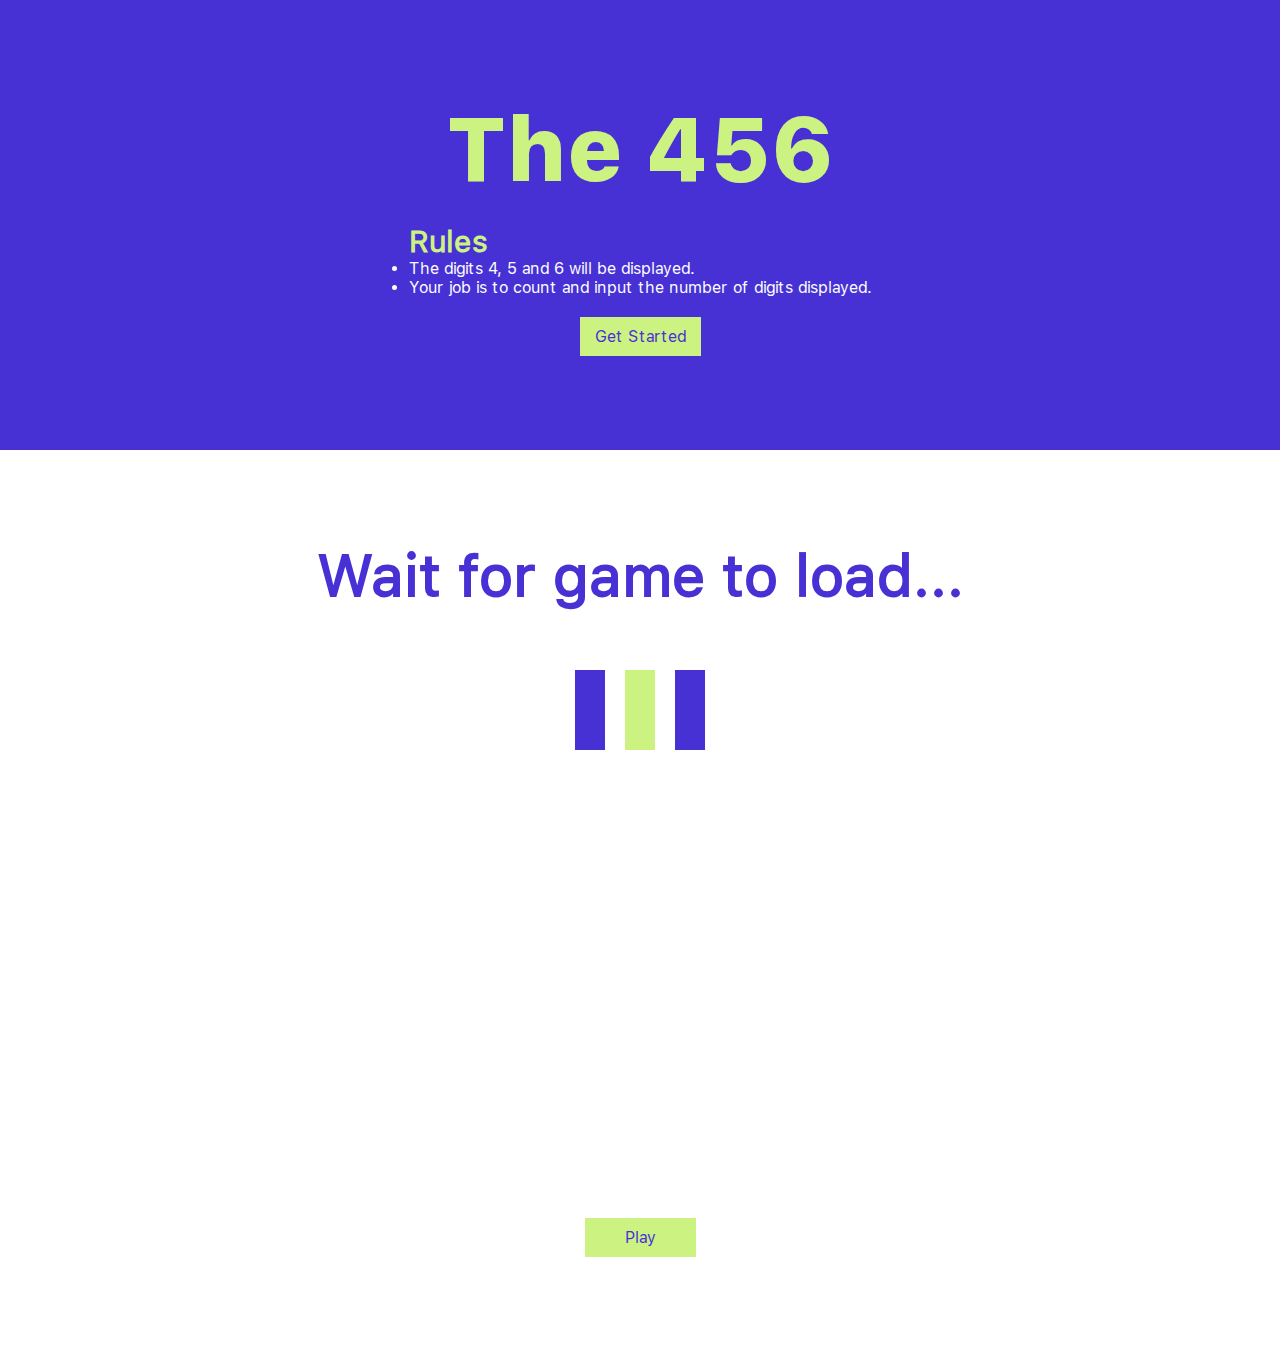
==== 456/456.html @ 4f84aa40 "Working" ====
<!DOCTYPE html>
<html lang="en">

<head>
    <meta charset="UTF-8">
    <meta http-equiv="X-UA-Compatible" content="IE=edge">
    <meta name="viewport" content="width=device-width, initial-scale=1.0">
    <link rel="stylesheet" href="https://cdnjs.cloudflare.com/ajax/libs/font-awesome/6.0.0-beta3/css/all.min.css"
        integrity="sha512-Fo3rlrZj/k7ujTnHg4CGR2D7kSs0v4LLanw2qksYuRlEzO+tcaEPQogQ0KaoGN26/zrn20ImR1DfuLWnOo7aBA=="
        crossorigin="anonymous" referrerpolicy="no-referrer" />
    <link href="https://fonts.googleapis.com/css2?family=Nunito:wght@300&display=swap" rel="stylesheet">
    <link rel="stylesheet" href="../styles/456.css">
    <title>The 456</title>
</head>
<body>
<div class="hero">
    <h1>The 456</h1>
    <div class="rules">
        <ul>
            <h2>Rules</h2>
            <li>The digits 4, 5 and 6 will be  displayed. </li>
            <li>Your job is to count and input the number of digits displayed.</li>
        </ul>
    </div>

<a href="">Get Started</a>
</div>


<div class="load">
   <h3> Wait for game to load...</h3>
    <img src="./img/load.svg" alt="load-animation">
</div>

<div class="play">
<div class="space"></div>
<a href="">Play</a>

</div>
</body>

</html>
---- styles/456.css ----
* {
  margin: 0;
  padding: 0;
  box-sizing: border-box;
}

@font-face {
  font-family: sf-ui-bold;
  src: url("./Fonts/sf-ui-text-bold.woff");
}
@font-face {
  font-family: sf-ui-regular;
  src: url("./Fonts/sf-ui-text-regular.woff");
}
@font-face {
  font-family: sf-ui-light;
  src: url("./Fonts/sf-ui-text-light.woff");
}
@font-face {
  font-family: sf-ui-heavy;
  src: url("./Fonts/sf-ui-text-heavy.woff");
}
.hero {
  font-family: sf-ui-regular;
  background-color: #4831d4;
  color: #fcfeff;
  height: 50vh;
  display: flex;
  flex-direction: column;
  align-items: center;
  justify-content: center;
}
.hero h1 {
  font-family: sf-ui-heavy;
  font-size: 90px;
  color: #ccf381;
}
.hero h2 {
  color: #ccf381;
  font-size: 30px;
}
.hero a {
  text-decoration: none;
  display: block;
  color: #4831d4;
  background-color: #ccf381;
  padding: 10px 15px;
  transition: 1s;
}
.hero a:hover {
  background-color: #fcfeff;
  border-radius: 10px;
}
.hero ul {
  margin: 20px auto;
}

.load {
  height: 50vh;
  color: #4831d4;
  font-family: sf-ui-regular;
  font-size: 50px;
  text-align: center;
  display: flex;
  flex-direction: column;
  align-items: center;
  justify-content: center;
}

.play {
  font-family: sf-ui-regular;
  height: 50vh;
  width: 65%;
  margin: auto;
  text-align: center;
  display: flex;
  flex-direction: column;
  align-items: center;
  justify-content: center;
}
.play .space {
  height: 25vh;
  background-color: #4831d4;
}
.play a {
  text-decoration: none;
  color: #4831d4;
  background-color: #ccf381;
  padding: 10px 40px;
}
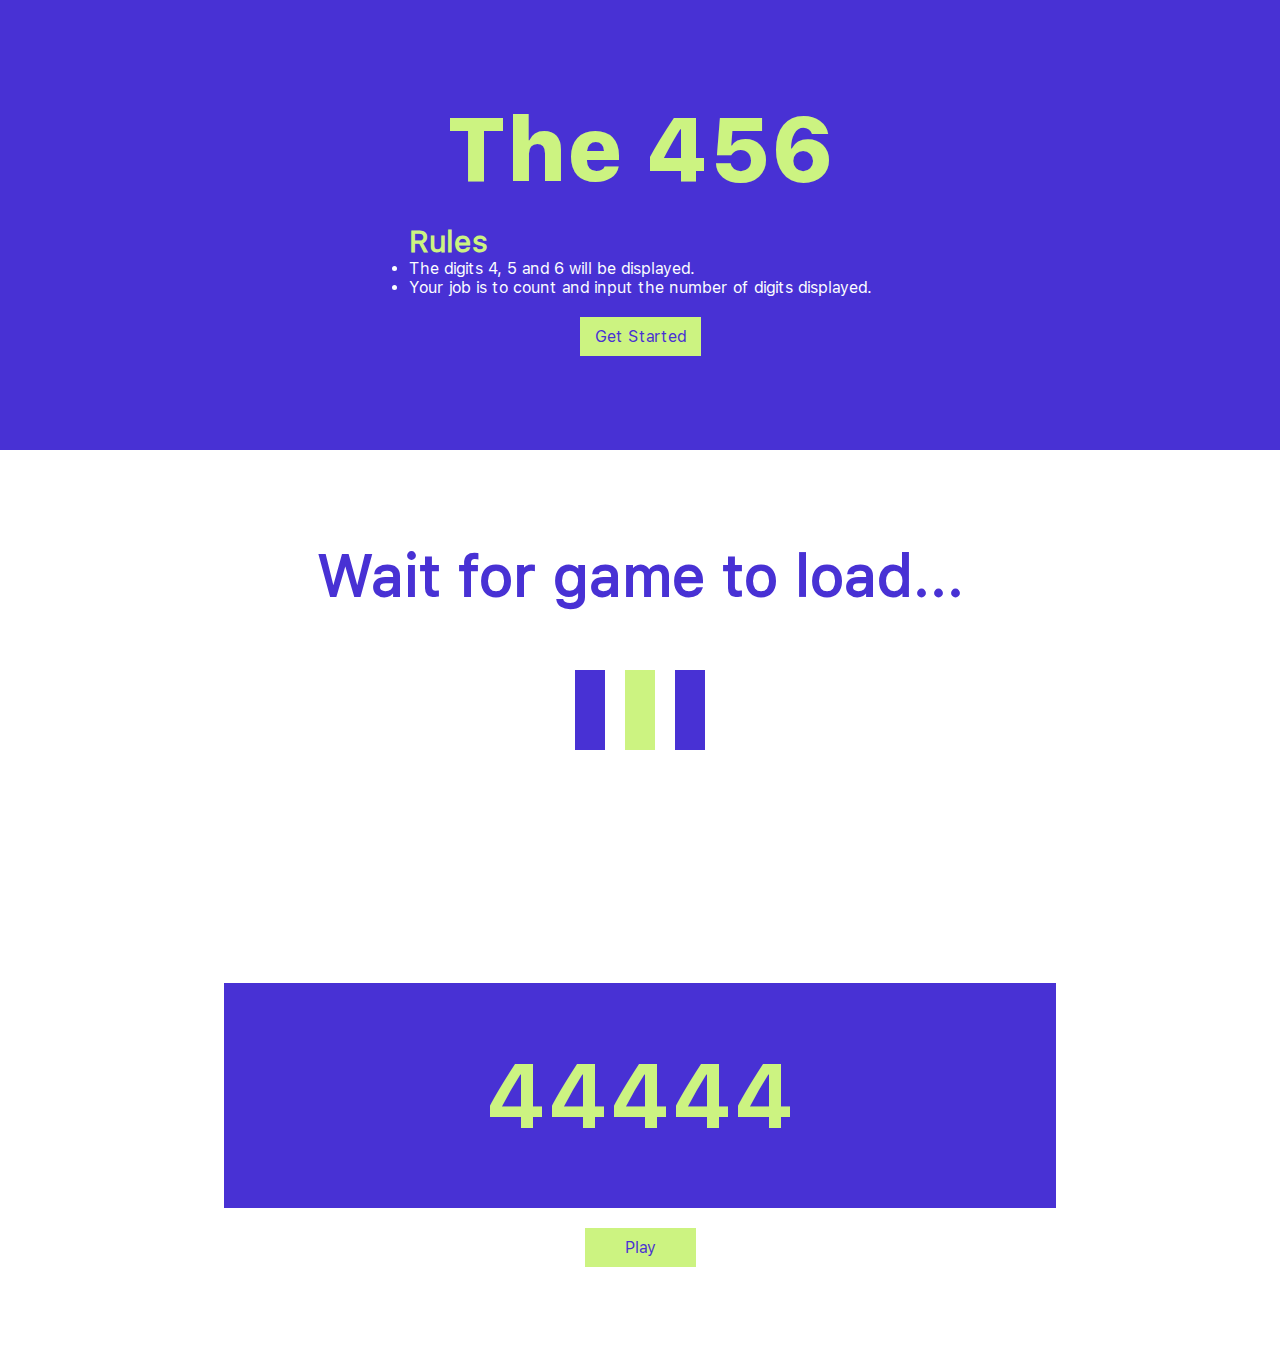
==== commit 46163bf2: "UI done, functionality now" ====
--- a/456/456.html
+++ b/456/456.html
@@ -33,10 +33,15 @@
 </div>
 
 <div class="play">
-<div class="space"></div>
+<div class="space">
+    <!-- <h1>Get Ready</h1> -->
+    <!-- <h3>Click play to start</h3> -->
+    <h1 id="num">44444</h1>
+</div>
 <a href="">Play</a>
 
 </div>
 </body>
 
+<script src="456.js"></script>
 </html>--- a/styles/456.css
+++ b/styles/456.css
@@ -48,8 +48,7 @@
   transition: 1s;
 }
 .hero a:hover {
-  background-color: #fcfeff;
-  border-radius: 10px;
+  background-color: rgba(204, 243, 129, 0.8);
 }
 .hero ul {
   margin: 20px auto;
@@ -80,11 +79,29 @@
 }
 .play .space {
   height: 25vh;
+  width: 100%;
+  margin-bottom: 20px;
   background-color: #4831d4;
+  display: flex;
+  align-items: center;
+  justify-content: center;
+}
+.play .space h1 {
+  font-family: sf-ui-bold;
+  color: #ccf381;
+  font-size: 90px;
+}
+.play .space h3 {
+  color: #ccf381;
+  font-size: 50px;
 }
 .play a {
   text-decoration: none;
   color: #4831d4;
   background-color: #ccf381;
   padding: 10px 40px;
+  transition: 1s;
+}
+.play a:hover {
+  background-color: rgba(204, 243, 129, 0.8);
 }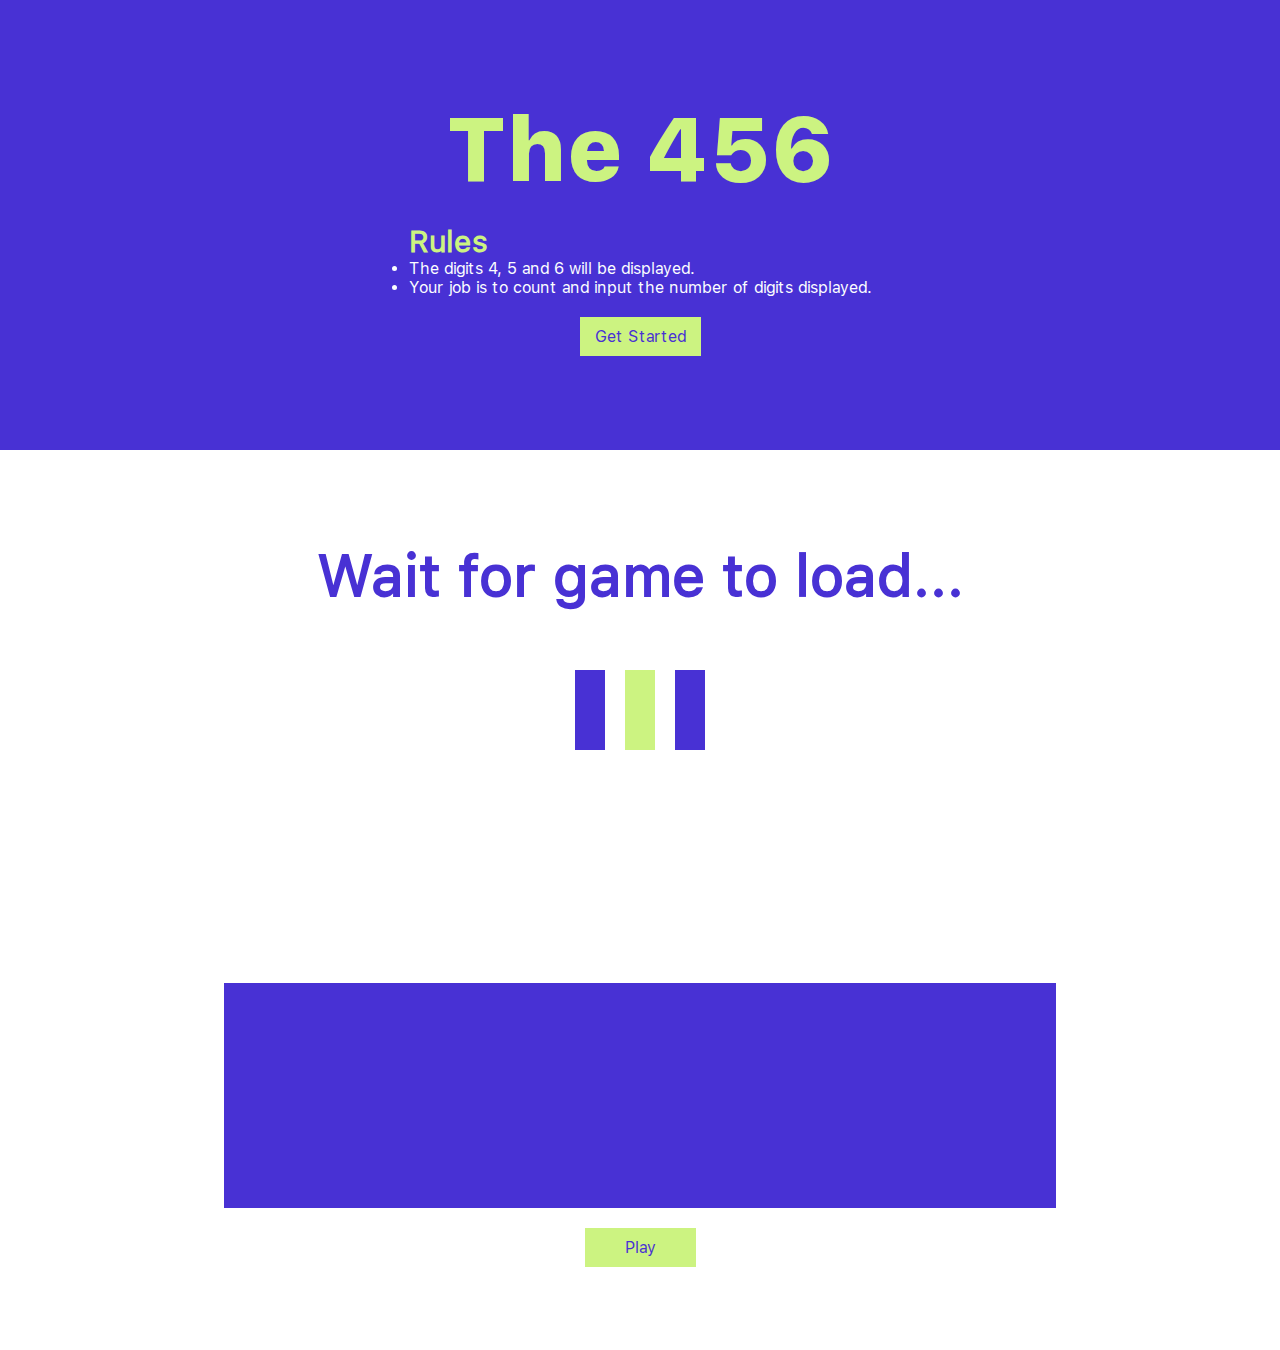
==== commit 5b5679cd: "coming together well" ====
--- a/456/456.html
+++ b/456/456.html
@@ -8,7 +8,13 @@
     <link rel="stylesheet" href="https://cdnjs.cloudflare.com/ajax/libs/font-awesome/6.0.0-beta3/css/all.min.css"
         integrity="sha512-Fo3rlrZj/k7ujTnHg4CGR2D7kSs0v4LLanw2qksYuRlEzO+tcaEPQogQ0KaoGN26/zrn20ImR1DfuLWnOo7aBA=="
         crossorigin="anonymous" referrerpolicy="no-referrer" />
-    <link href="https://fonts.googleapis.com/css2?family=Nunito:wght@300&display=swap" rel="stylesheet">
+    
+        <link rel="apple-touch-icon" sizes="180x180" href="./456-favicons/apple-touch-icon.png">
+<link rel="icon" type="image/png" sizes="32x32" href="./456-favicons/favicon-32x32.png">
+<link rel="icon" type="image/png" sizes="16x16" href="./456-favicons/favicon-16x16.png">
+<link rel="manifest" href="./456-favicons/site.webmanifest">
+    
+        <link href="https://fonts.googleapis.com/css2?family=Nunito:wght@300&display=swap" rel="stylesheet">
     <link rel="stylesheet" href="../styles/456.css">
     <title>The 456</title>
 </head>
@@ -23,10 +29,10 @@
         </ul>
     </div>
 
-<a href="">Get Started</a>
+<a href="" id="start">Get Started</a>
 </div>
 
-
+<div id="placeholder"></div>
 <div class="load">
    <h3> Wait for game to load...</h3>
     <img src="./img/load.svg" alt="load-animation">
@@ -36,7 +42,7 @@
 <div class="space">
     <!-- <h1>Get Ready</h1> -->
     <!-- <h3>Click play to start</h3> -->
-    <h1 id="num">44444</h1>
+    <!-- <h1 id="num">44444</h1> -->
 </div>
 <a href="">Play</a>
 
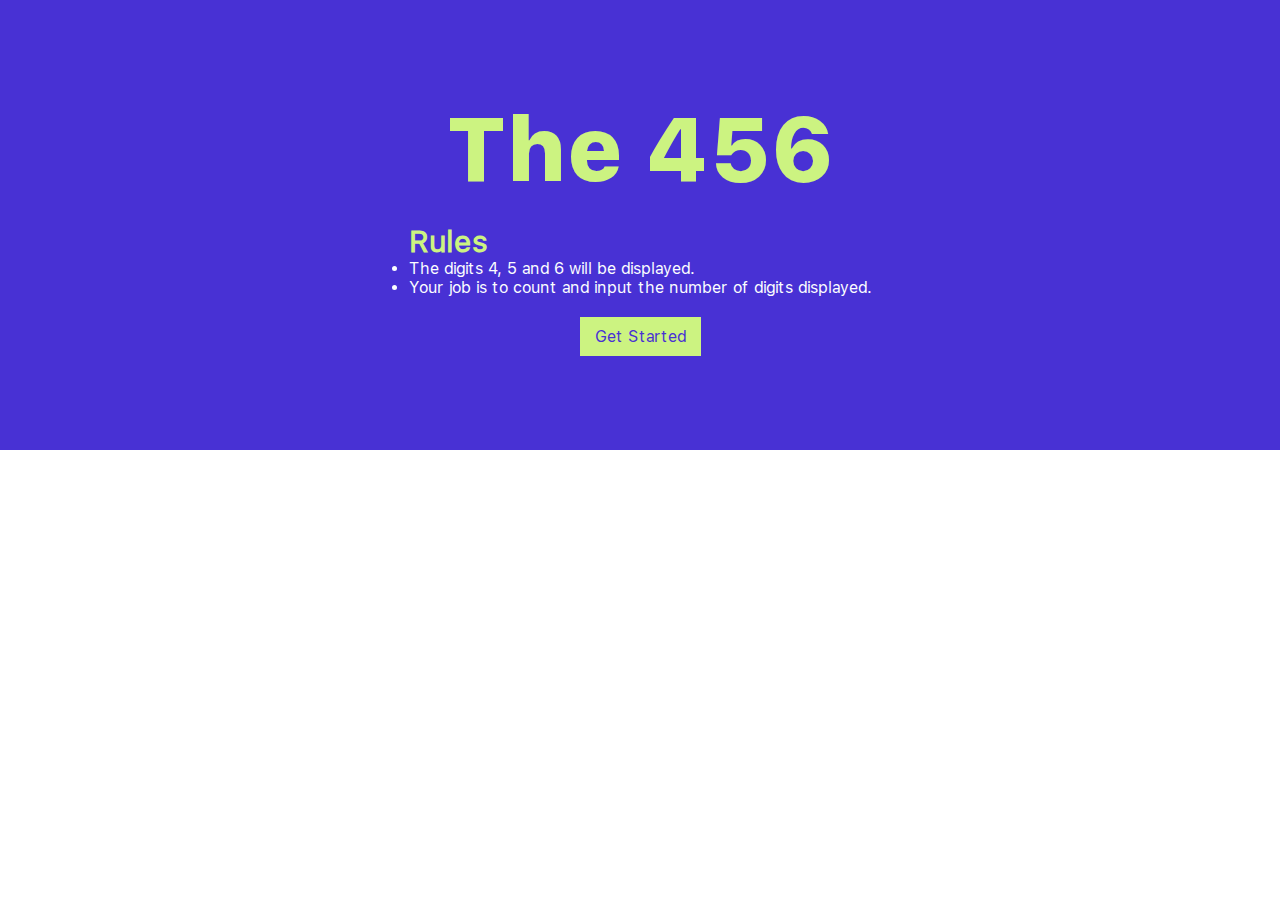
==== commit 774fa094: "working small" ====
--- a/456/456.html
+++ b/456/456.html
@@ -33,20 +33,7 @@
 </div>
 
 <div id="placeholder"></div>
-<div class="load">
-   <h3> Wait for game to load...</h3>
-    <img src="./img/load.svg" alt="load-animation">
-</div>
 
-<div class="play">
-<div class="space">
-    <!-- <h1>Get Ready</h1> -->
-    <!-- <h3>Click play to start</h3> -->
-    <!-- <h1 id="num">44444</h1> -->
-</div>
-<a href="">Play</a>
-
-</div>
 </body>
 
 <script src="456.js"></script>
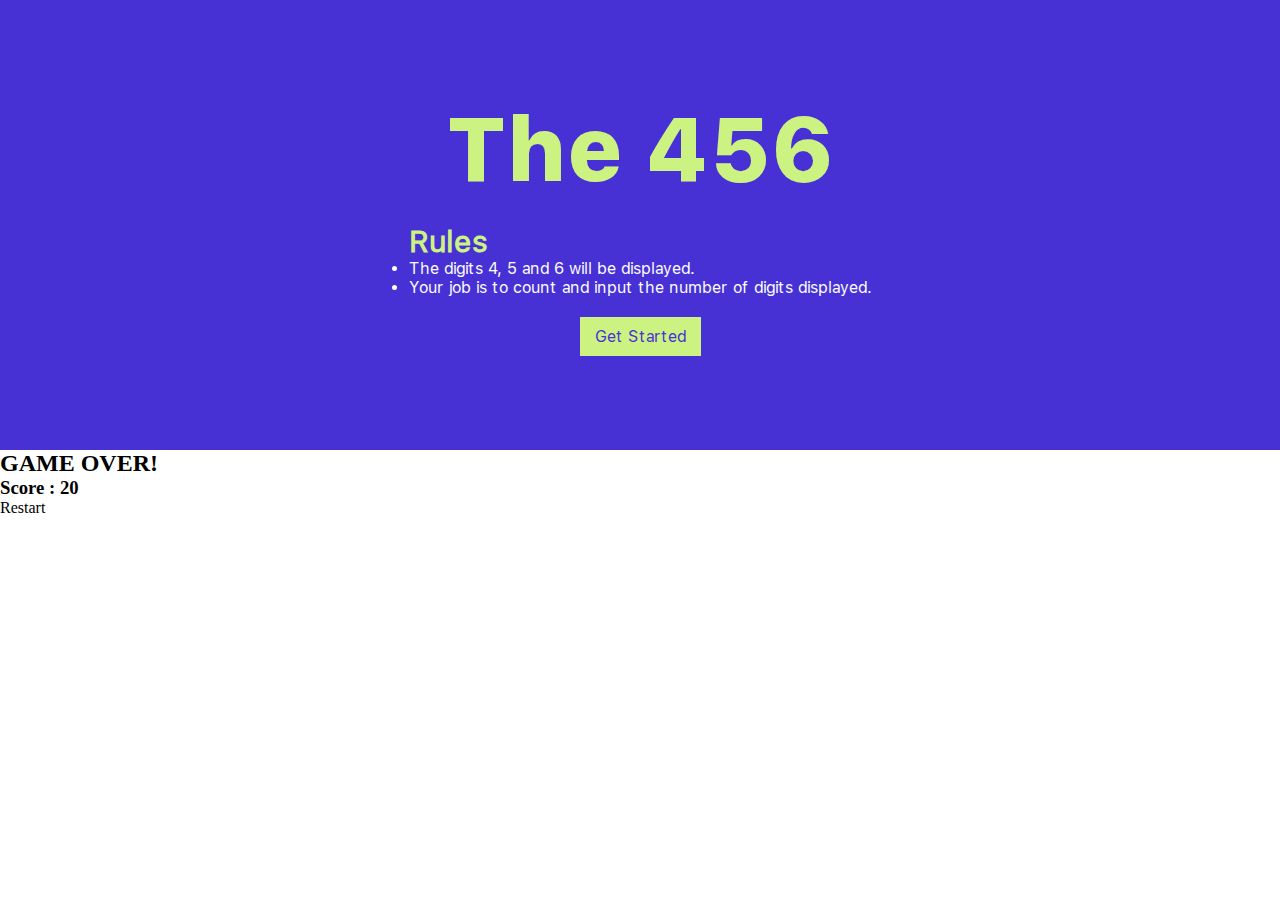
==== commit 0e62ff9c: "started working on game over modal" ====
--- a/456/456.html
+++ b/456/456.html
@@ -34,6 +34,12 @@
 
 <div id="placeholder"></div>
 
+<div class="modal">
+    <h2>GAME OVER!</h2>
+    <h3>Score : 20</h3>
+    <a>Restart</a>
+</div>
+
 </body>
 
 <script src="456.js"></script>
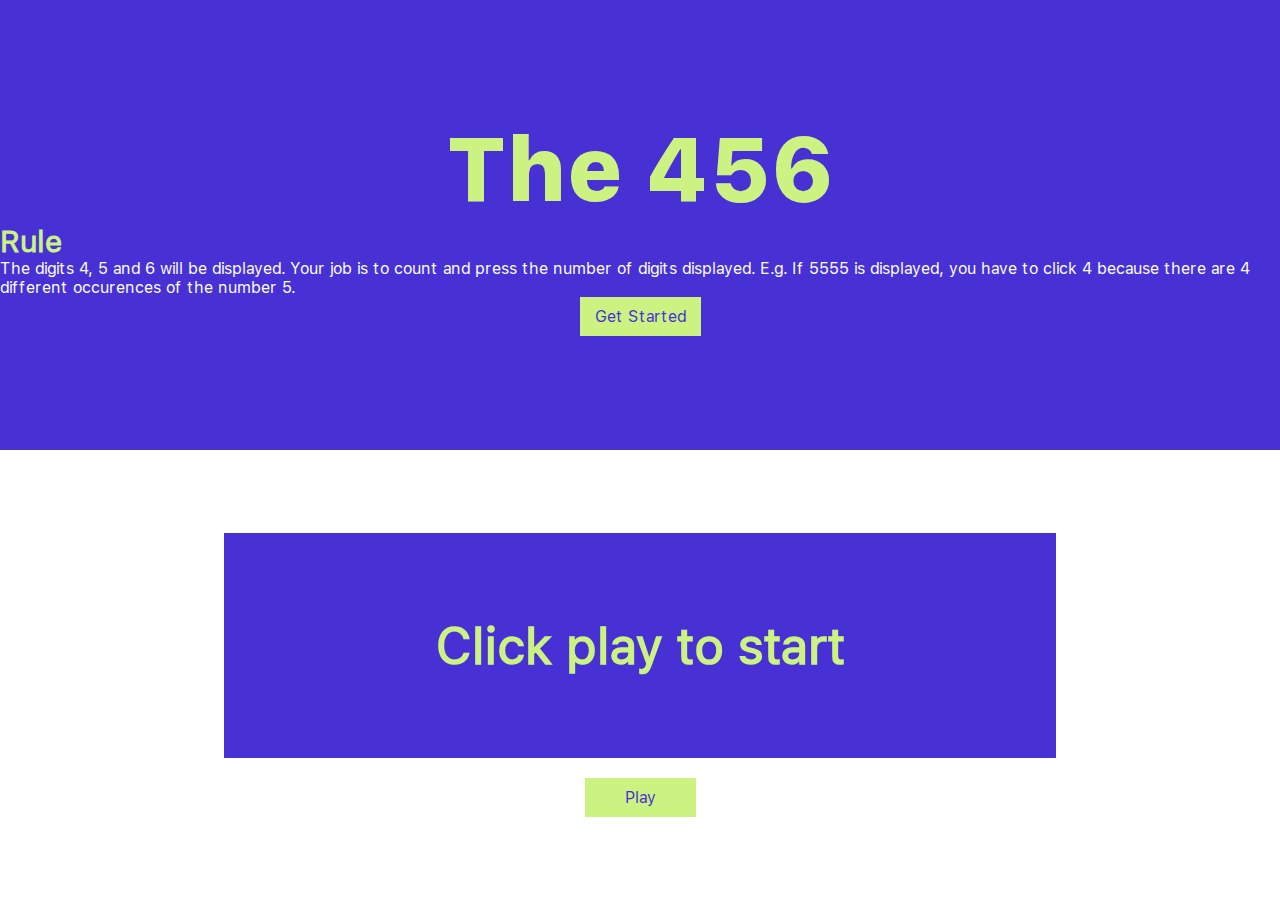
==== commit 721aafc6: "underway" ====
--- a/456/456.html
+++ b/456/456.html
@@ -22,23 +22,27 @@
 <div class="hero">
     <h1>The 456</h1>
     <div class="rules">
-        <ul>
-            <h2>Rules</h2>
-            <li>The digits 4, 5 and 6 will be  displayed. </li>
-            <li>Your job is to count and input the number of digits displayed.</li>
-        </ul>
+        
+            <h2>Rule</h2>
+            <p> The digits 4, 5 and 6 will be  displayed. 
+           Your job is to count and press the number of digits displayed. E.g. If 5555 is displayed, you have to click 4 because there are 4 different occurences of the number 5. </p>
+      
     </div>
 
 <a href="" id="start">Get Started</a>
 </div>
 
-<div id="placeholder"></div>
+<div id="placeholder">
+    <div class="play">
+        <div class="space" id="space">
+        <h3>Click play to start</h3>
+          </div>
+        <a href="" id="play">Play</a>
+        </div>
 
-<div class="modal">
-    <h2>GAME OVER!</h2>
-    <h3>Score : 20</h3>
-    <a>Restart</a>
 </div>
+
+
 
 </body>
 
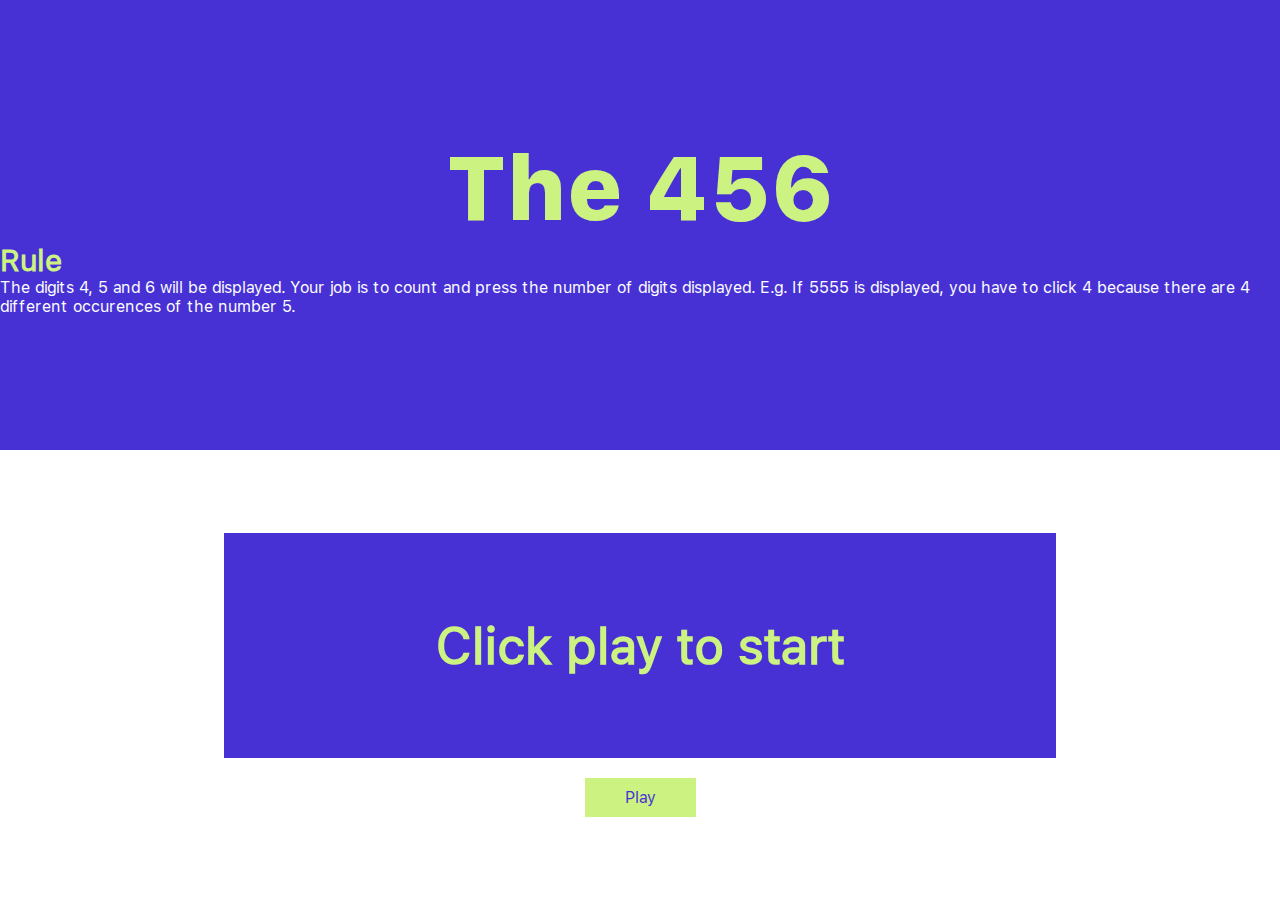
==== commit dfc106a6: "Changes for 456 done ✔" ====
--- a/456/456.html
+++ b/456/456.html
@@ -1,50 +1,65 @@
 <!DOCTYPE html>
 <html lang="en">
+  <head>
+    <meta charset="UTF-8" />
+    <meta http-equiv="X-UA-Compatible" content="IE=edge" />
+    <meta name="viewport" content="width=device-width, initial-scale=1.0" />
+    <link
+      rel="stylesheet"
+      href="https://cdnjs.cloudflare.com/ajax/libs/font-awesome/6.0.0-beta3/css/all.min.css"
+      integrity="sha512-Fo3rlrZj/k7ujTnHg4CGR2D7kSs0v4LLanw2qksYuRlEzO+tcaEPQogQ0KaoGN26/zrn20ImR1DfuLWnOo7aBA=="
+      crossorigin="anonymous"
+      referrerpolicy="no-referrer"
+    />
 
-<head>
-    <meta charset="UTF-8">
-    <meta http-equiv="X-UA-Compatible" content="IE=edge">
-    <meta name="viewport" content="width=device-width, initial-scale=1.0">
-    <link rel="stylesheet" href="https://cdnjs.cloudflare.com/ajax/libs/font-awesome/6.0.0-beta3/css/all.min.css"
-        integrity="sha512-Fo3rlrZj/k7ujTnHg4CGR2D7kSs0v4LLanw2qksYuRlEzO+tcaEPQogQ0KaoGN26/zrn20ImR1DfuLWnOo7aBA=="
-        crossorigin="anonymous" referrerpolicy="no-referrer" />
-    
-        <link rel="apple-touch-icon" sizes="180x180" href="./456-favicons/apple-touch-icon.png">
-<link rel="icon" type="image/png" sizes="32x32" href="./456-favicons/favicon-32x32.png">
-<link rel="icon" type="image/png" sizes="16x16" href="./456-favicons/favicon-16x16.png">
-<link rel="manifest" href="./456-favicons/site.webmanifest">
-    
-        <link href="https://fonts.googleapis.com/css2?family=Nunito:wght@300&display=swap" rel="stylesheet">
-    <link rel="stylesheet" href="../styles/456.css">
+    <link
+      rel="apple-touch-icon"
+      sizes="180x180"
+      href="./456-favicons/apple-touch-icon.png"
+    />
+    <link
+      rel="icon"
+      type="image/png"
+      sizes="32x32"
+      href="./456-favicons/favicon-32x32.png"
+    />
+    <link
+      rel="icon"
+      type="image/png"
+      sizes="16x16"
+      href="./456-favicons/favicon-16x16.png"
+    />
+    <link rel="manifest" href="./456-favicons/site.webmanifest" />
+
+    <link
+      href="https://fonts.googleapis.com/css2?family=Nunito:wght@300&display=swap"
+      rel="stylesheet"
+    />
+    <link rel="stylesheet" href="../styles/456.css" />
     <title>The 456</title>
-</head>
-<body>
-<div class="hero">
-    <h1>The 456</h1>
-    <div class="rules">
-        
-            <h2>Rule</h2>
-            <p> The digits 4, 5 and 6 will be  displayed. 
-           Your job is to count and press the number of digits displayed. E.g. If 5555 is displayed, you have to click 4 because there are 4 different occurences of the number 5. </p>
-      
+  </head>
+  <body>
+    <div class="hero">
+      <h1>The 456</h1>
+      <div class="rules">
+        <h2>Rule</h2>
+        <p>
+          The digits 4, 5 and 6 will be displayed. Your job is to count and
+          press the number of digits displayed. E.g. If 5555 is displayed, you
+          have to click 4 because there are 4 different occurences of the number
+          5.
+        </p>
+      </div>
     </div>
 
-<a href="" id="start">Get Started</a>
-</div>
-
-<div id="placeholder">
-    <div class="play">
+    <div id="placeholder">
+      <div class="play">
         <div class="space" id="space">
-        <h3>Click play to start</h3>
-          </div>
+          <h3>Click play to start</h3>
+        </div>
         <a href="" id="play">Play</a>
-        </div>
-
-</div>
-
-
-
-</body>
-
-<script src="456.js"></script>
-</html>+      </div>
+    </div>
+  </body>
+  <script src="456.js"></script>
+</html>
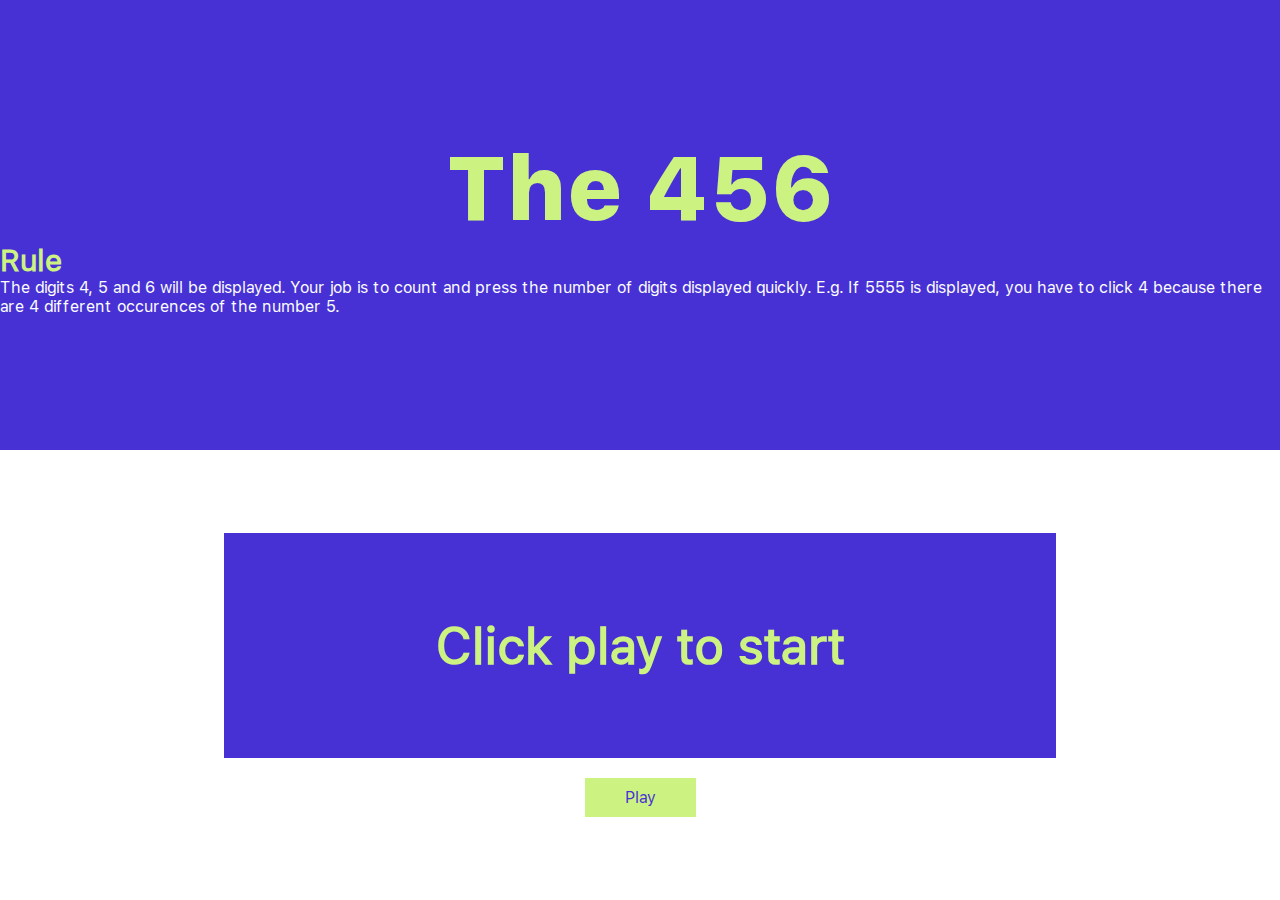
==== commit ef3fcacb: "Debugs" ====
--- a/456/456.html
+++ b/456/456.html
@@ -39,13 +39,14 @@
     <title>The 456</title>
   </head>
   <body>
+    
     <div class="hero">
       <h1>The 456</h1>
       <div class="rules">
         <h2>Rule</h2>
         <p>
           The digits 4, 5 and 6 will be displayed. Your job is to count and
-          press the number of digits displayed. E.g. If 5555 is displayed, you
+          press the number of digits displayed quickly. E.g. If 5555 is displayed, you
           have to click 4 because there are 4 different occurences of the number
           5.
         </p>
@@ -62,4 +63,5 @@
     </div>
   </body>
   <script src="456.js"></script>
+
 </html>
